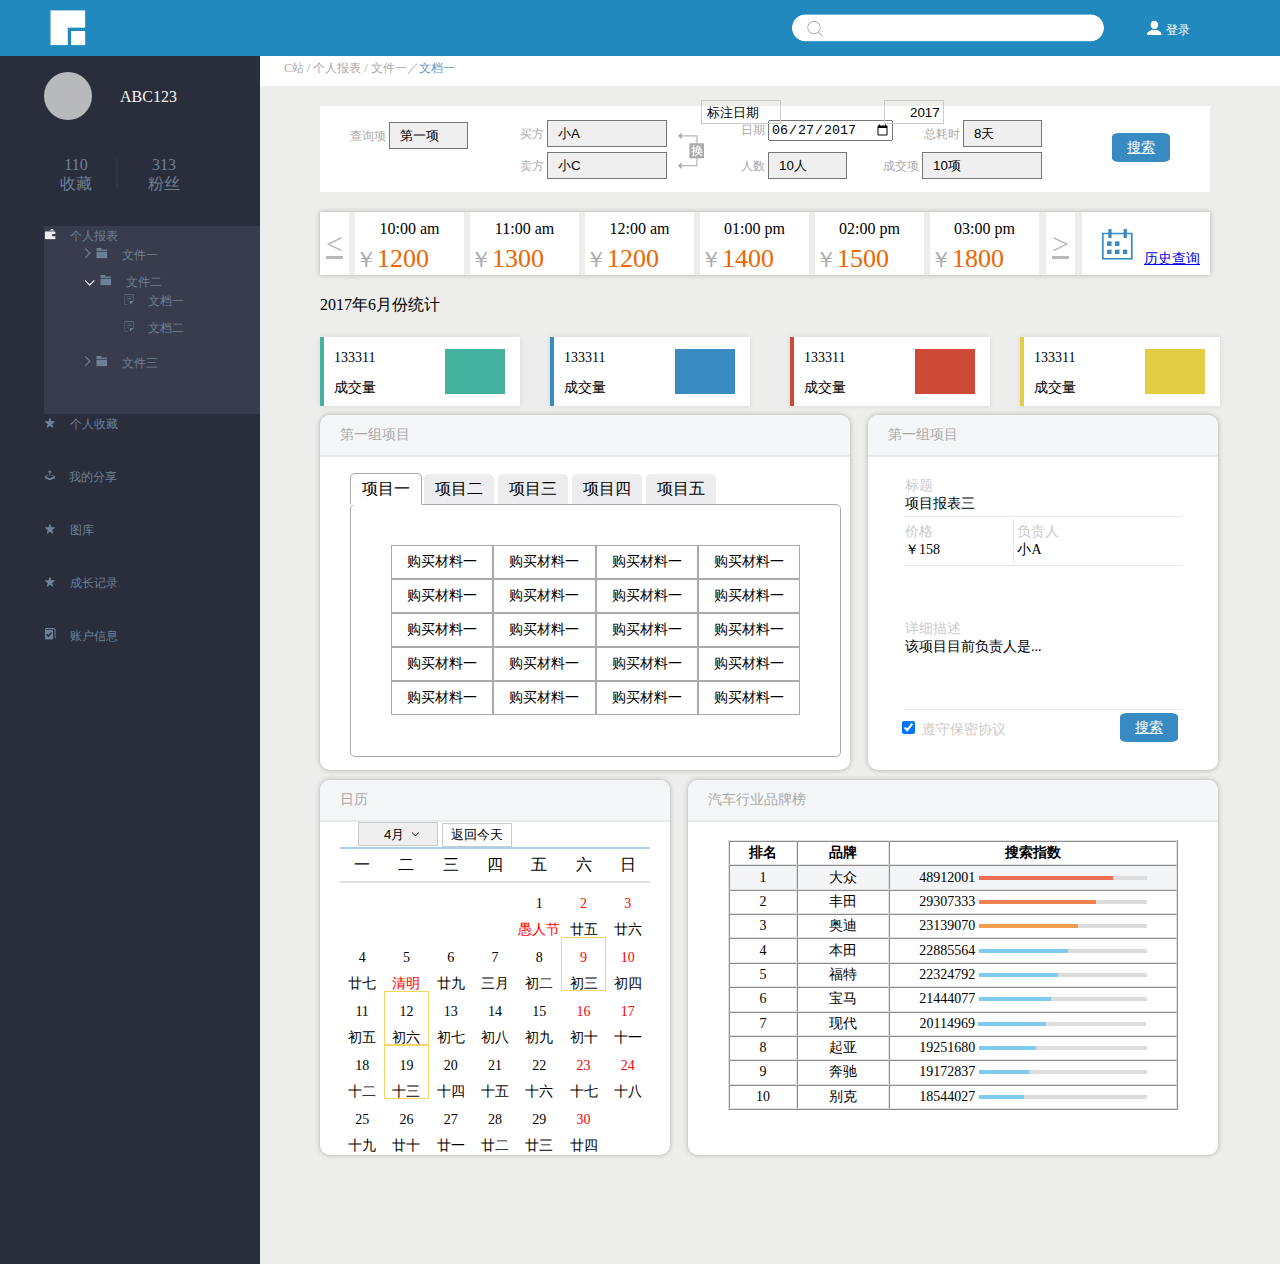
==== mission_9/index.html @ 40ae4920 "Add files via upload" ====
<!DOCTYPE html>
<html lang="en">
<head>
	<meta charset="UTF-8">
	<title>Document</title>
	<link rel="stylesheet" href="css/main.css">
</head>
<body>
	<div id="top">
		<div class="container">
			<img class="logo" src="images/logo_transparent.png" alt="logo">
			<div class="input-area">
				<img class="search" src="images/search.png" alt="search">
				<input type="text">
			</div>
			<img class="login" src="images/login.png" alt="login">
			<a href="#">登录</a>
		</div>
	</div>
	<div class="container">
		<div id="main">
			<div id="side">
				<div id="personal-info">
					<div class="avatar"></div>
					<span class="username">ABC123</span>
					<span class="collect">110<br />收藏</span>
					<span class="pipeline"></span>
					<span class="fans">313<br />粉丝</span>
				</div>
				<ul id="nav-bar">
					<li class="active"><img src="images/personal.png"><a href="#">个人报表</a>
						<ul class="sub-navbar">
							<li><img src="images/path-right.png"><img class="folder" src="images/folder.png"><a href="#">文件一</a></li>
							<li><img src="images/path-down.png"><img class="folder" src="images/folder.png"><a href="#">文件二</a>
								<ul class="sub-subnavbar">
									<li><img src="images/document.png"><a href="#">文档一</a></li>
									<li><img src="images/document.png"><a href="#">文档二</a></li>
								</ul>
							</li>
							<li><img src="images/path-right.png"><img class="folder" src="images/folder.png"><a href="#">文件三</a></li>
						</ul>
					</li>
					<li><img src="images/star.png"><a href="#">个人收藏</a></li>
					<li><img src="images/share.png"><a href="#">我的分享</a></li>
					<li><img src="images/star.png"><a href="#">图库</a></li>
					<li><img src="images/star.png"><a href="#">成长记录</a></li>
					<li><img src="images/accountinfo.png"><a href="#">账户信息</a></li>
				</ul>
			</div>
			<div id="content">
				<div class="path">C站  / 个人报表 / 文件一／<span class="current">文档一</span></div>
				<div id="main-content">
					<div class="project-search">
						<div class="query">
							<span class="query-text">查询项</span>
							<select class=".arrow-down-gray">
								<option value="">第一项</option>
							</select>
						</div>
						
						<div class="buyer">
							<label for="buyer">买方</label>
							<select class="long-input .arrow-down-gray" name="buyer" id="buyer">
								<option value="小A">小A</option>
							</select>
						</div>

						<div class="solder">
							<label for="solder">卖方</label>
							<select class="long-input .arrow-down-gray" name="solder" id="solder">
								<option value="小C">小C</option>
							</select>
						</div>

						<div class="exchange">
							<img src="images/exchange.png" alt="exchange">
						</div>

						<div class="date">
							<label for="date">日期</label>
							<input class="long-input" type="date" name="" id="" value="2017-06-27" />
						</div>
				
						<div class="time">
							<label for="time">总耗时</label>
							<select name="time" class="black-arrow " id="time">
								<option value="1">8天</option>
							</select>
						</div>
					
						<div class="people">
							<label for="people">人数</label>
							<select class="black-arrow" name="people" id="people">
								<option value="1">10人</option>
							</select>
						</div>
				
						<div class="chengjiao">
							<label for="chengjiao">成交项</label>
							<select name="chengjiao" class="black-arrow long-input" id="chengjiao">
								<option value="1">10项</option>
							</select>
						</div>
					
						<div class="search-button">
							<a href="#">搜索</a>
						</div>
					</div>

					<div class="history-search">
						<div class="lt">
							<a href="#"><</a>
						</div>
						
						<div class="gt">
							<a href="">></a>
						</div>
						
						<div class="price price-one">
							<span>10:00 am</span>
							<p>￥<span>1200</span></p>
						</div>
						
						<div class="price price-two">
							<span>11:00 am</span>
							<p>￥<span>1300</span></p>
						</div>
						
						<div class="price price-three">
							<span>12:00 am</span>
							<p>￥<span>1200</span></p>
						</div>
						
						<div class="price price-four">
							<span>01:00 pm</span>
							<p>￥<span>1400</span></p>
						</div>
						
						<div class="price price-five">
							<span>02:00 pm</span>
							<p>￥<span>1500</span></p>
						</div>
						
						<div class="price price-six">
							<span>03:00 pm</span>
							<p>￥<span>1800</span></p>
						</div>
						
						<div class="history">
							<a href="#"><p>历史查询</p></a>
						</div>
					</div>
					
					<div class="statistics">
						<p>2017年6月份统计</p>
						<div class="part-main">
							<div class="box box-one">
								<span>133311</span>
								<span>成交量</span>
								<div></div>
							</div>
							
							<div class="box box-two">
								<span>133311</span>
								<span>成交量</span>
								<div></div>
							</div>
							
							<div class="box box-three">
								<span>133311</span>
								<span>成交量</span>
								<div></div>
							</div>
							
							<div class="box box-four">
								<span>133311</span>
								<span>成交量</span>
								<div></div>
							</div>
						</div>
					</div>

					<div class="group-project">
						<div class="l-part">
							<div class="header">
								第一组项目
							</div>
							
							<div class="project-item">
								<ul>
									<li>
										<input type="radio" name="project" checked="checked" class="tab-radio"/>
										<span>项目一</span>
										<div class="tab item-1">
											<table cellspacing="0">
												<tr><td>购买材料一</td><td>购买材料一</td><td>购买材料一</td><td>购买材料一</td></tr>
												<tr><td>购买材料一</td><td>购买材料一</td><td>购买材料一</td><td>购买材料一</td></tr>
												<tr><td>购买材料一</td><td>购买材料一</td><td>购买材料一</td><td>购买材料一</td></tr>
												<tr><td>购买材料一</td><td>购买材料一</td><td>购买材料一</td><td>购买材料一</td></tr>
												<tr><td>购买材料一</td><td>购买材料一</td><td>购买材料一</td><td>购买材料一</td></tr>
											</table>
										</div>
									</li>
									<li>
										<input type="radio" name="project" class="tab-radio"/>
										<span>项目二</span>
										<div class="tab item-2">
											<table cellspacing="0">
												<tr><td>购买材料二</td><td>购买材料一</td><td>购买材料一</td><td>购买材料一</td></tr>
												<tr><td>购买材料二</td><td>购买材料一</td><td>购买材料一</td><td>购买材料一</td></tr>
												<tr><td>购买材料二</td><td>购买材料一</td><td>购买材料一</td><td>购买材料一</td></tr>
												<tr><td>购买材料二</td><td>购买材料一</td><td>购买材料一</td><td>购买材料一</td></tr>
												<tr><td>购买材料二</td><td>购买材料一</td><td>购买材料一</td><td>购买材料一</td></tr>
											</table>
										</div>
									</li>
									<li>
										<input type="radio" name="project" class="tab-radio"/>
										<span>项目三</span>
										<div class="tab item-3">
											<table cellspacing="0">
												<tr><td>购买材料三</td><td>购买材料一</td><td>购买材料一</td><td>购买材料一</td></tr>
												<tr><td>购买材料三</td><td>购买材料一</td><td>购买材料一</td><td>购买材料一</td></tr>
												<tr><td>购买材料三</td><td>购买材料一</td><td>购买材料一</td><td>购买材料一</td></tr>
												<tr><td>购买材料三</td><td>购买材料一</td><td>购买材料一</td><td>购买材料一</td></tr>
												<tr><td>购买材料三</td><td>购买材料一</td><td>购买材料一</td><td>购买材料一</td></tr>
											</table>
										</div>
									</li>
									<li>
										<input type="radio" name="project" class="tab-radio"/>
										<span>项目四</span>
										<div class="tab item-4">
											<table cellspacing="0">
												<tr><td>购买材料一</td><td>购买材料四一</td><td>购买材料一</td><td>购买材料一</td></tr>
												<tr><td>购买材料一</td><td>购买材料四</td><td>购买材料一</td><td>购买材料一</td></tr>
												<tr><td>购买材料一</td><td>购买材料四</td><td>购买材料一</td><td>购买材料一</td></tr>
												<tr><td>购买材料一</td><td>购买材料四</td><td>购买材料一</td><td>购买材料一</td></tr>
												<tr><td>购买材料一</td><td>购买材料四</td><td>购买材料一</td><td>购买材料一</td></tr>
											</table>
										</div>
									</li>
									<li>
										<input type="radio" name="project" class="tab-radio"/>
										<span>项目五</span>
										<div class="tab item-5">
											<table cellspacing="0">
												<tr><td>购买材料一</td><td>购买材料一</td><td>购买材料五</td><td>购买材料一</td></tr>
												<tr><td>购买材料一</td><td>购买材料一</td><td>购买材料五</td><td>购买材料一</td></tr>
												<tr><td>购买材料一</td><td>购买材料一</td><td>购买材料五一</td><td>购买材料一</td></tr>
												<tr><td>购买材料一</td><td>购买材料一</td><td>购买材料五</td><td>购买材料一</td></tr>
												<tr><td>购买材料一</td><td>购买材料一</td><td>购买材料五</td><td>购买材料一</td></tr>
											</table>
										</div>
									</li>
								</ul>
							</div>	
						</div>
						
						<div class="r-part">
							<div class="header">
							第一组项目
							</div>
							
							<div class="form">
								<table>
									<thead>
										<tr>
											<td colspan="2">
												<span>标题</span>
												项目报表三
											</td>
										</tr>
									</thead>
									
									<tbody>
										<tr>
											<td class="t-price">
												<span>价格</span>
												￥158
											</td>
											<td>
												<span>负责人</span>
												小A
											</td>
										</tr>
										
										<tr class="detail">
											<td colspan="2">
												<span>详细描述</span>
												该项目目前负责人是...
											</td>
										</tr>
									</tbody>
									
								</table>
								
								<input type="checkbox" name="zunshou" id="zunshou" checked="checked"/>
								<label for="zunshou"><span>遵守保密协议</span></label>
								
								<div class="search-button button-position">
									<a href="#">搜索</a>
								</div>
							</div>
						</div>

					<div class="component">
						<div class="l-part">
							<div class="header">
								日历
							</div>
							
							<div class="canlader">
								<select class="arrow-down time" name="year">
									<option value="2016">2017</option>
								</select>
								
								<select  class="mouth" name="month">
									<option value="4">4月</option>
								</select>
								
								<select  class="arrow-down date" name="date">
									<option value="1">标注日期</option>
								</select>
								
								<input type="button" name="today" id="today" value="返回今天"/>
							</div>
							
							<div>
								<table class="date-all" cellpadding="0" cellspacing="0">
									<tr class="week">
										<td>一</td>
										<td>二</td>
										<td>三</td>
										<td>四</td>
										<td>五</td>
										<td>六</td>
										<td>日</td>
									</tr>
									<tr class="day">
										<td></td>
										<td></td>
										<td></td>
										<td></td>
										<td class="jieri">
											<p>1</p>
											<span>愚人节</span>
										</td>
										<td>
											<p>2</p>
											<span>廿五</span>
										</td>
										<td>
											<p>3</p>
											<span>廿六</span>
										</td>
									</tr>
									<tr class="day">
										<td>
											<p>4</p>
											<span>廿七</span>
										</td>
										<td class="jieri">
											<p>5</p>
											<span>清明</span>
										</td>
										<td>
											<p>6</p>
											<span>廿九</span>
										</td>
										<td>
											<p>7</p>
											<span>三月</span>
										</td>
										<td>
											<p>8</p>
											<span>初二</span>
										</td>
										<td class="checked">
											<p>9</p>
											<span>初三</span>
										</td>
										<td>
											<p>10</p>
											<span>初四</span>
										</td>
									</tr>
									<tr class="day">
										<td>
											<p>11</p>
											<span>初五</span>
										</td>
										<td class="checked">
											<p>12</p>
											<span>初六</span>
										</td>
										<td>
											<p>13</p>
											<span>初七</span>
										</td>
										<td>
											<p>14</p>
											<span>初八</span>
										</td>
										<td>
											<p>15</p>
											<span>初九</span>
										</td>
										<td>
											<p>16</p>
											<span>初十</span>
										</td>
										<td>
											<p>17</p>
											<span>十一</span>
										</td>
									</tr>
									<tr class="day">
										<td>
											<p>18</p>
											<span>十二</span>
										</td>
										<td class="checked">
											<p>19</p>
											<span>十三</span>
										</td>
										<td>
											<p>20</p>
											<span>十四</span>
										</td>
										<td>
											<p>21</p>
											<span>十五</span>
										</td>
										<td>
											<p>22</p>
											<span>十六</span>
										</td>
										<td>
											<p>23</p>
											<span>十七</span>
										</td>
										<td>
											<p>24</p>
											<span>十八</span>
										</td>
									</tr>
									<tr class="day">
										<td>
											<p>25</p>
											<span>十九</span>
										</td>
										<td>
											<p>26</p>
											<span>廿十</span>
										</td>
										<td>
											<p>27</p>
											<span>廿一</span>
										</td>
										<td>
											<p>28</p>
											<span>廿二</span>
										</td>
										<td>
											<p>29</p>
											<span>廿三</span>
										</td>
										<td>
											<p>30</p>
											<span>廿四</span>
										</td>
										<td></td>
									</tr>
								</table>
							</div>
						</div><!--/l-part-->
						
						<div class="r-part">
							<div class="header">汽车行业品牌榜</div>
						
							<div class="rank">
								<table border="1" cellspacing="0" cellpadding="0">
									<tr>
										<th>
											排名
										</th>
										<th>
											品牌
										</th>
										<th>
											搜索指数
										</th>
									</tr>
									
									<tr>
										<td>
											1
										</td>
										<td>
											大众
										</td>
										<td>
											48912001
											<span class="bar"><span class="hot hot-bar1"></span></span>
											
										</td>
									</tr>
									
									<tr>
										<td>
											2
										</td>
										<td>
											丰田
										</td>
										<td >
											29307333
											<span class="bar"><span class="hot hot-bar2"></span></span>
											
										</td>
									</tr>
									
									<tr>
										<td>
											3
										</td>
										<td>
											奥迪
										</td>
										<td>
											23139070
											<span class="bar">
											<span class="hot hot-bar3"></span></span>
										</td>
									</tr>
									
									<tr>
										<td>
											4
										</td>
										<td>
											本田
										</td>
										<td >
											22885564
											<span class="bar"><span class="hot hot-gt hot-bar4"></span></span>
											
										</td>
									</tr>
									
									<tr>
										<td>
											5
										</td>
										<td>
											福特
										</td>
										<td>
											22324792
											<span class="bar"><span class="hot hot-gt hot-bar5"></span>
										</td>
									</tr>
									
									<tr>
										<td>
											6
										</td>
										<td>
											宝马
										</td>
										<td>
											21444077
											<span class="bar"><span class="hot hot-gt hot-bar6"></span>
											
										</td>
									</tr>
									
									<tr>
										<td>
											7
										</td>
										<td>
											现代
										</td>
										<td>
											20114969
											<span class="bar"><span class="hot hot-gt hot-bar7"></span>
											
										</td>
									</tr>
									
									<tr>
										<td>
											8
										</td>
										<td>
											起亚
										</td>
										<td>
											19251680
											<span class="bar"><span class="hot hot-gt hot-bar8"></span>
											
										</td>
									</tr>
									
									<tr>
										<td>
											9
										</td>
										<td>
											奔驰
										</td>
										<td>
											19172837
											<span class="bar"><span class="hot hot-gt hot-bar9"></span>
											
										</td>
									</tr>
									
									<tr>
										<td>
											10
										</td>
										<td>
											别克
										</td>
										<td>
											18544027
											<span class="bar"><span class="hot hot-gt hot-bar10"></span>
											
										</td>
									</tr>
								</table>
							</div>
						</div><!--/r-part-->
				</div><!--/component-->
			</div>
		</div>
	</div>
</body>
</html>
---- mission_9/css/main.css ----
body {
	margin: 0;
	padding: 0;
}

.container {
	width: 1280px;
	margin: 0 auto;
	position: relative;
}

#top {
	width: 1280px;
	height: 56px;
	background-color: #2289be;
	margin: 0 auto;
}

#top .logo {
	margin: 10px 0 10px 50px;
}

#top .input-area {
	width: 313px;
	height: 28px;
	float: right;
	background-image: url(../images/search_input.png);
	margin: 14px 156px 14px 0;
	position: relative;
	right: 20px;
}

#top .input-area input {
	background: none;
	border: none;
	width: 250px;
	height: 20px;
	display: block;
	position: absolute;
	top: 4px;
	left: 34px;
	outline: none;/*去掉选中时边框亮度*/
}

#top .input-area .search {
	margin: 6px 0 6px 16px;
}

#top .login {
	position: absolute;
	right: 118px;
	top: 20px;
}

#top a {
	position: absolute;
	right: 90px;
	top: 20px;
	color: #ffffff;
	font-size: 12px;
	font-family: "SimHei";
	text-decoration: none;
	padding-top: 2px;
}

#side {
	width: 260px;
	height: 1208px;
	background-color: #292d3c;
	float: left;
}

#personal-info {
	position: relative; 
	/* margin-left: 44px; */
	width: 160px;
	height: 140px;
	left: 44px;
}

#personal-info .avatar {
	width: 48px;
	height: 48px;
	border-radius: 48px;
	background-color: #b8b9bd;
	position: absolute;
	top: 16px;
}

#personal-info .username {
	color: #f6f5f5;
	font-size: 16px;
	font-family: SimHei;
	position: absolute;
	top: 32px;
	left: 76px;
}

#personal-info .collect {
	display: block;
	position: absolute;
	top: 100px;
	left: 16px;
	color: #6e8095;
	font-size: 16px;
	font-family: "SimHei";
	width: 32px;
	text-align: center;
}

#personal-info .pipeline {
	display: block;
	width: 2px;
	height: 30px;
	background-color: #303445;
	position: absolute;
	top: 102px;
	left: 72px;
}

#personal-info .fans {
	display: block;
	position: absolute;
	top: 100px;
	left: 104px;
	color: #6e8095;
	font-size: 16px;
	font-family: "SimHei";
	width: 32px;
	text-align: center;	
}

#nav-bar {
	padding: 14px 0 14px 44px;
}

#nav-bar li {
	list-style: none;
	padding-bottom: 34px;
}

#nav-bar .active {
	background-color: #383c4d;/*点击后背景颜色改变，但是可能是前面的代码位置没处理好，高亮范围不能达到左边缘*/
}

#nav-bar li a {
	text-decoration: none;
	color: #6e8095;
	font-size: 12px;
	font-family: "SimHei";
	padding-left: 14px;
}

#nav-bar .sub-navbar li {
	padding-bottom: 8px;
}

#nav-bar .sub-navbar li .folder {
	margin-left: 5px;
}

#content {
	/* float: right; */
	/* position: relative; */
}

#content .path {
	font-size: 12px;
	color: #aaaaaa;
	font-family: "SimHei";
	height: 30px;
	background-color: #ffffff;
	text-indent: 2em;
	line-height: 24px;
	/* position: absolute;
	left: 0;
	display: inline-block; */
}

#content .current {
	color: #6898c2;
}

#content #main-content {
	height: 1178px;
	background-color: #ededec; 
	overflow: hidden;
	position: relative;
}

#content #main-content .project-search {
	width: 890px;
	height: 86px;
	background-color: #ffffff;
	margin: 20px 0 0 60px;
}

#content #main-content .project-search {
	color: #aaaaaa;
	font-size: 12px;
	font-family: "SimHei";
	position: relative;
}

#content #main-content .project-search select {
	width: 79px;
	padding: 5px 0px 5px 10px;
	cursor: pointer;
	-webkit-appearance: none;
	-moz-appearance: none;
	-moz-appearance: none;
	appearance: none;
	
}

#content #main-content .project-search .long-input{
	width: 120px;
}

#content #main-content .project-search .arrow-down-gray{
	background: url(images/arrow-down-gray.png) no-repeat 95% 5px;
}

#content #main-content .query {
	padding-top: 16px;
	padding-left: 30px;
}

#content #main-content .buyer {
	position: absolute;
	top: 14px;
	left: 200px;
}

#content #main-content .solder {
	position: absolute;
	top: 46px;
	left: 200px;
}

#content #main-content .exchange {
	position: absolute;
	top: 26px;
	left: 357px;
}

#content #main-content .date{
	position: absolute;
	top: 14px;
	left: 421px;
}#content #main-content .time{
	position: absolute;
	top: 14px;
	left: 604px;
}

#content #main-content .people{
	position: absolute;
	top: 46px;
	left: 421px;
}

#content #main-content .chengjiao{
	position: absolute;
	top: 46px;
	left: 563px;
}

#content #main-content .search-button{
	position: absolute;
	top: 33px;
	right: 40px;
}

#content #main-content .search-button a{
	padding: 7px 15px;
	background-color: #388bc2;
	border-radius: 13%;
	font-size: 14px;
	color: #ffffff;
	transition: all .2s;
	-wekbit-tranisiton: all .2s;
}

#content #main-content .search-button a:hover{
	background-color: #6fb1dc;	
}

/*********************************/
.history-search{
	height: 63px;
	width: 890px;
	position: relative;
	margin-top: 20px;
	margin-bottom: 20px;
	margin-left: 60px;
	border-radius: 1px;
	box-shadow: 0px 0px 5px #ABABAB;
}

.history-search .lt, .gt{
	width: 29px;
	height: 63px;
	font-size: 30px;
	background-color: #FFFFFF;
	position: absolute;
}

.lt a, .gt a{
	line-height: 63px;
	color: #b7b7b7;
	padding-left: 6px;
}

.gt{
	top: 0px;
	right: 135px;
}

.price{
	width: 109px;
	height: 59px;
	background-color: #FFFFFF;
	text-align: center;
	position: absolute;
	border-top: 4px solid #FFFFFF;
	cursor: pointer;
	-webkit-transition: all .2s ease-out;
	transition: all .2s ease-out;
}

.price:hover{
	border-color: #4388c9;
}
.price>span{
	vertical-align: sub;
}

.price p{
	color: #acacac;
	font-size: 22px;
	position: absolute;
	top: 6px;
}
.price p span{
	color: #ec6602;
	font-size: 26px;
	font-weight: 500;
}

.price-one{
	left: 35px;
}

.price-two{
	left: 150px;
}

.price-three{
	left: 265px;
}

.price-four{
	left: 380px;
}

.price-five{
	left: 495px;
}

.price-six{
	left: 610px;
}

.history{
	width: 128px;
	height: 63px;
	background: url(../images/history.png) no-repeat 20% 50%;
	position: absolute;
	top: 0px;
	right: 0px;
	background-color: #FFFFFF;
}

.history p{
	text-align: right;
	padding-top: 24px;
	padding-right: 10px;
	font-size: 14px;
	transition: all .2s ease-out;
	-webkit-transition: all .2s ease-in-out;
}

.history p:hover{
	color: #4388c9;
}
/************************************************/
.part-main{
	height: 69px;
	position: relative;
	margin-bottom: 14px;
}

.statistics p {
	margin-left: 60px;
}

.part-main .box{
	width: 196px;
	height: 69px;
	background-color: #FFFFFF;
	border-left: 4px solid #000;
	position: absolute;
	margin-top: 5px;
	font-size: 14px;
	box-shadow: 0px 0px 5px #d3d4d7;
	overflow: hidden;
	cursor: pointer;
}

.box span{
	display: block;
	padding-top: 13px;
	padding-left: 10px;
}

.box span:last-child{
	font-size: 13px;
	color: #b0b0b0;
}

.part-main .box-one{
	left: 60px;
	border-color: #44b29e;
}

.box-one div{
	width: 60px;
	height: 45px;
	background-color: #44b29e;
	position: absolute;
	top: 12px;
	right: 15px;
}

.part-main .box-two{
	left: 290px;
	border-color: #398bc2;
	
}

.box-two div{
	width: 60px;
	height: 45px;
	background-color: #398bc2;	
	position: absolute;
	top: 12px;
	right: 15px;
}

.part-main .box-three{
	right: 290px;
	border-color: #cf4a36;
}

.box-three div{
	width: 60px;
	height: 45px;
	background-color: #cf4a36;
	position: absolute;
	top: 12px;
	right: 15px;
}

.part-main 	.box-four{
	right: 60px;
	border-color: #e2cd47;
}

.box-four div{
	width: 60px;
	height: 45px;
	background-color: #e2cd47;
	position: absolute;
	top: 12px;
	right: 15px;
}

/*************************************/

.group-project{
	height: 355px;
	margin-bottom: 10px;
	margin-left: 60px;
}

.group-project .l-part{
	width: 530px;
	height: 355px;
	margin-right: 9px;
	border-radius: 10px;
	box-shadow: 0px 0px 5px #ababab;
	overflow: hidden;/*header溢出隐藏*/
	background-color: #FFFFFF;	
}

.group-project .header,.component .header{
	height: 40px;
	background-color: #f4f6f7;
	border-bottom: 2px solid #e7e9eb;
	line-height: 40px;
	padding-left: 20px;
	font-size: 14px;
	color: #aaaaaa;
}

.group-project .l-part{
	float: left;
}

.l-part .project-item{
	position: relative;
	margin-right: -10px;
}

.project-item ul li{
	display: inline-block;
	position: relative;
	width: 70px;
	line-height: 30px;
	text-align: center;
}

.l-part .project-item ul li input{
	position: absolute;
	width: 100%;
	height: 100%;
	opacity: 0;
	z-index: 99;
	cursor: pointer;
	left: 0;
}

.project-item ul li span {
	display: block;
	position: relative;
	width: 100%;
	height: 100%;
	background-color: #ededf0;
	border-top-left-radius: 5px;
	border-top-right-radius: 5px;
	z-index: 1;
	margin-left: -10px;
}

.project-item ul li input:checked + span {
	background-color: #ffffff;
	border: 1px solid #aaaaaa;
	border-bottom: 1px solid #ffffff;
	border-bottom-left-radius: 0;
	border-bottom-right-radius: 0;
}

.project-item ul li .tab {
	display: none;
	position: absolute;
	width: 409px;
	height: 171px;
	padding: 20px;
	top: 31px;
	border: 1px solid #aaaaaa;
	z-index: 0;
	padding: 40px 40px;
	border-radius: 0 5px 5px 5px;
}

.project-item ul li input:checked + span + .tab {
	display: block;
}

.project-item ul li .tab table {
    width: 100%;
    text-align: center;
    cursor: pointer;
}

.project-item ul li .tab table td {
    border: 1px solid #aaaaaa;
    font-size: 14px;
    
}

.project-item ul li .tab table td:hover{
	background-color: #f4f5f6;
	
}

.project-item ul li .tab.item-1 {
    margin-left: -10px;
    border-radius: 5px;
}

.project-item ul li .tab.item-2 {
    margin-left: -78px;
    border-radius: 5px;
}

.project-item ul li .tab.item-3 {
	margin-left: -156px;
	border-radius: 5px;
}

.project-item ul li .tab.item-4 {
    margin-left: -234px;
    border-radius: 5px;
}

.project-item ul li .tab.item-5 {
    margin-left: -312px;
    border-radius: 5px;
}


.group-project .r-part{
	width: 350px;
	height: 355px;
	border-radius: 10px;
	box-shadow: 0px 0px 5px #ABABAB;
	overflow: hidden;
	background-color: #FFFFFF;
	position: relative;	
	margin-right: 62px;
}

.group-project .r-part{
	float: right;
}

.group-project .r-part .form table{
	margin: 14px 34px 6px 34px;
	width: 282px;
}

.form table tr{
	height: 44px;
	font-size: 14px;
}

.form span{
	display: block;
	color: #cccbcb;
	font-size: 14px;
}

.form thead tr td{
	border-bottom: 1px solid #e7e7e7;
}

.form tbody .t-price{
	border-right: 1px solid #E7E7E7;
	width: 40%;
}

.form .detail{
	height: 145px;
}

.form tbody tr:last-child td{

	border-top: 1px solid #E7E7E7;
	border-bottom: 1px solid #E7E7E7;
}

.form input{
	margin-left: 34px;
}

.form input,label{
	display: inline-block;
}

.form .button-position{
	position: absolute;
	/* top: 304px; */
	right: 37px;
	margin-top: 270px;
}

/*****************************/

.component{
	height: 375px;
}

.component .l-part{
	width: 350px;
	height: 375px;
	margin-right: 9px;
	margin-top: 10px;
	border-radius: 10px;	
	box-shadow: 0px 0px 5px #ABABAB;
	overflow: hidden;
	background-color: #FFFFFF;
	float: left;
	line-height: 12px;
}

.component .r-part{
	width: 530px;
	height: 375px;
	border-radius: 10px;
	box-shadow: 0px 0px 5px #ABABAB;
	overflow: hidden;
	background-color: #FFFFFF;
	margin-top: 10px;
}

.canlader{
	margin: 0px 18px;
}

.l-part .canlader select{
	-webkit-appearance: none;
	height: 24px;
	border: 1px solid #cacbcb;
	cursor: pointer;
	margin-left: 20px;
}

.canlader .time{
	width: 60px;
	padding-left: 25px;
	
}

.canlader .mouth{
	width: 80px;
	padding: 0 25px;
	background-image: url(../images/arrow-down-gray.png),url(img/arrow-r.png),url(img/arrow-l.png);
	background-repeat: no-repeat,no-repeat,no-repeat;
	background-position: 75% 50%, 95% 50%, 5% 50%;
}

.canlader .date{
	width: 80px;
	padding-left: 5px;
}

.canlader .arrow-down{
	background: url(img/arrow-down.png) no-repeat 95% 50%;
}

.canlader input{
	width: 70px;
	height: 24px;
	background-color: #FFFFFF;
	border: 1px solid #cacbcb;
	cursor: pointer;
}

.date-all{
	text-align: center;
	margin: 0px 20px;
}

.date-all .week td{
	padding: 10px 0;
	border-top: 2px solid #a9cfec;
	border-bottom: 2px solid #e1e1e1;
}

.date-all .day td{
	width: 44px;
	height: 40px;
	font-size: 14px;
}

.day .jieri span{
	color: #FF0000;
}

.day td:nth-child(6) p,.day td:nth-child(7) p{
	color: #ff0000;
}

.day .checked{
	border: 1px solid #f7d463;
}

.day td{
	border: 1px solid #FFFFFF;
	cursor: pointer;	
}

.day td:hover{
	border: 1px solid #F7D463;
}

.r-part .rank table{
	margin: 18px 40px;
	width: 450px;
	height: 270px;
	border-color: #e1e1e1;
	font-size: 14px;
	text-align: center;
	cursor: pointer;
}

.rank tr td:nth-child(1){
	width: 66px;
}

.rank tr td:nth-child(2){
	width: 90px;
}

.rank tr:nth-child(2){
	background-color: #f3f5f6;
}

.rank tr:hover{
	background-color: #F3F5F6;
}

.bar{
	margin-bottom: 2px;
	display: inline-block;
	width: 168px;
	height: 4px;
	background-color: #dcdcdc;
}

.bar .hot{
	display: block;
	z-index: 99;
	margin-bottom: 2px;
	height: 4px;
}

.hot-bar1{
	width: 80%;
	background-color: #ed6e52;
}

.hot-bar2{
	width: 70%;
	background-color: #ef804f;
}

.hot-bar3{
	width: 59%;
	background-color: #f19f4f;
}

.hot-gt{
	background-color: #7fcbf0;
}

.hot-bar4{
	width: 53%;
}


.hot-bar5{
	width: 47%;
}

.hot-bar6{
	width: 43%;
}

.hot-bar7{
	width: 40%;
}

.hot-bar8{
	width: 34%;
}

.hot-bar9{
	width: 30%;
}

.hot-bar10{
	width: 27%;
}
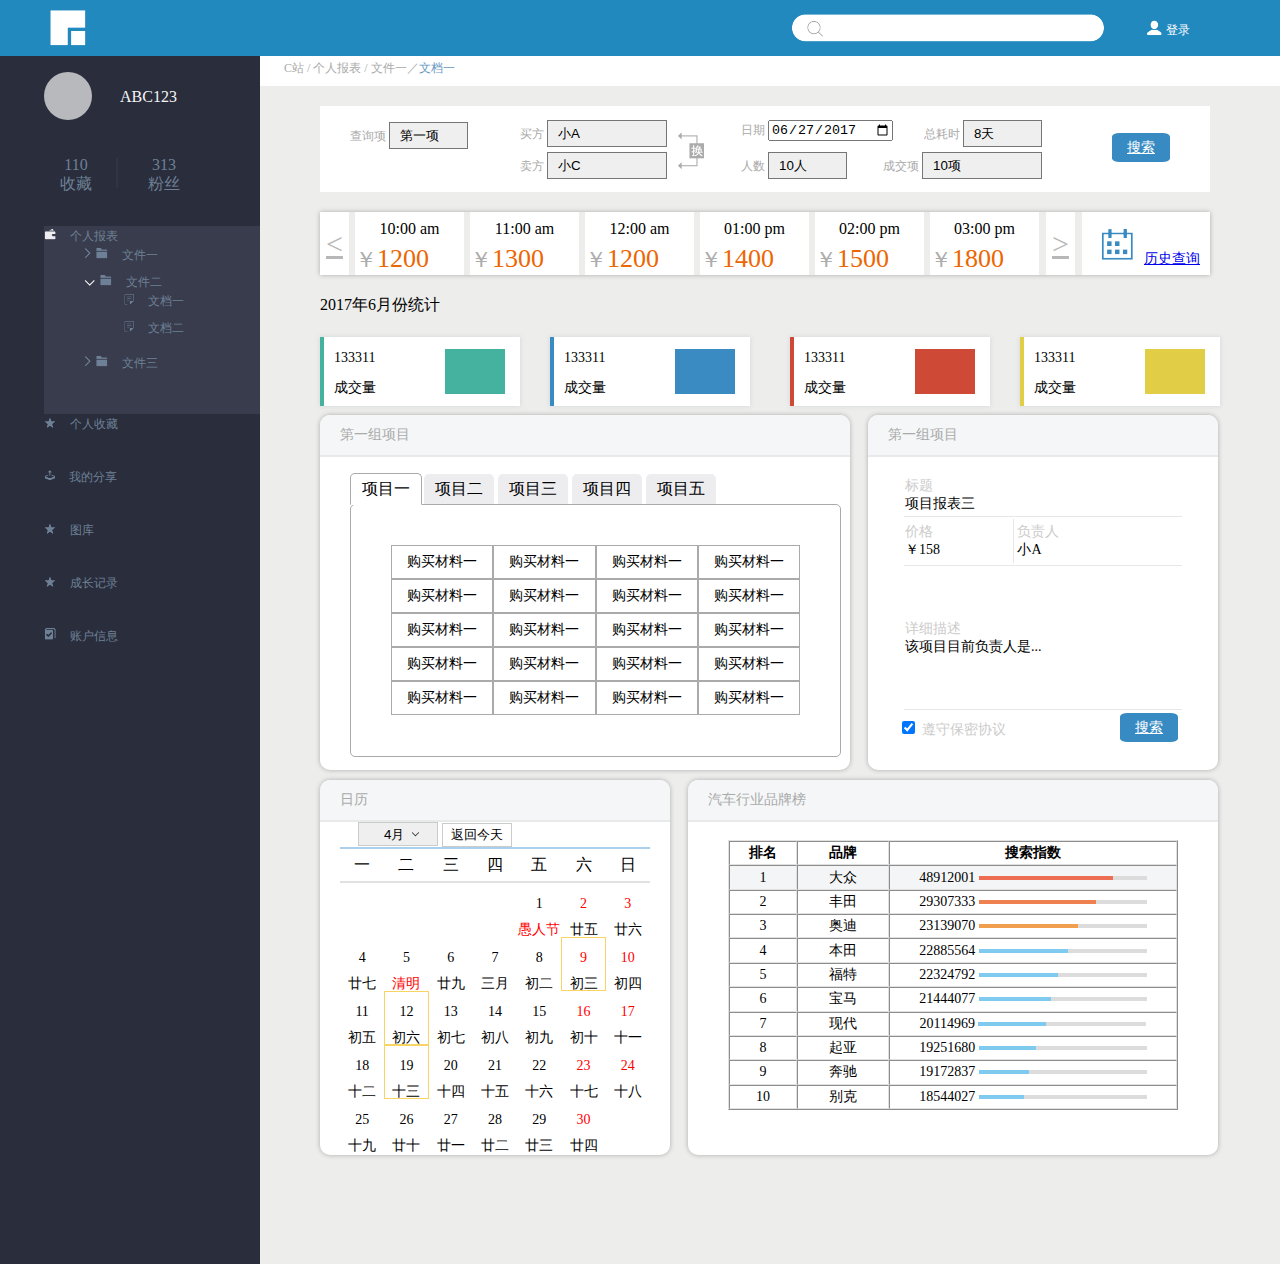
==== commit 2a068bf8: "Update index.html" ====
--- a/mission_9/index.html
+++ b/mission_9/index.html
@@ -311,17 +311,13 @@
 							</div>
 							
 							<div class="canlader">
-								<select class="arrow-down time" name="year">
-									<option value="2016">2017</option>
-								</select>
+								
 								
 								<select  class="mouth" name="month">
 									<option value="4">4月</option>
 								</select>
 								
-								<select  class="arrow-down date" name="date">
-									<option value="1">标注日期</option>
-								</select>
+								
 								
 								<input type="button" name="today" id="today" value="返回今天"/>
 							</div>
@@ -639,4 +635,4 @@
 		</div>
 	</div>
 </body>
-</html>+</html>
